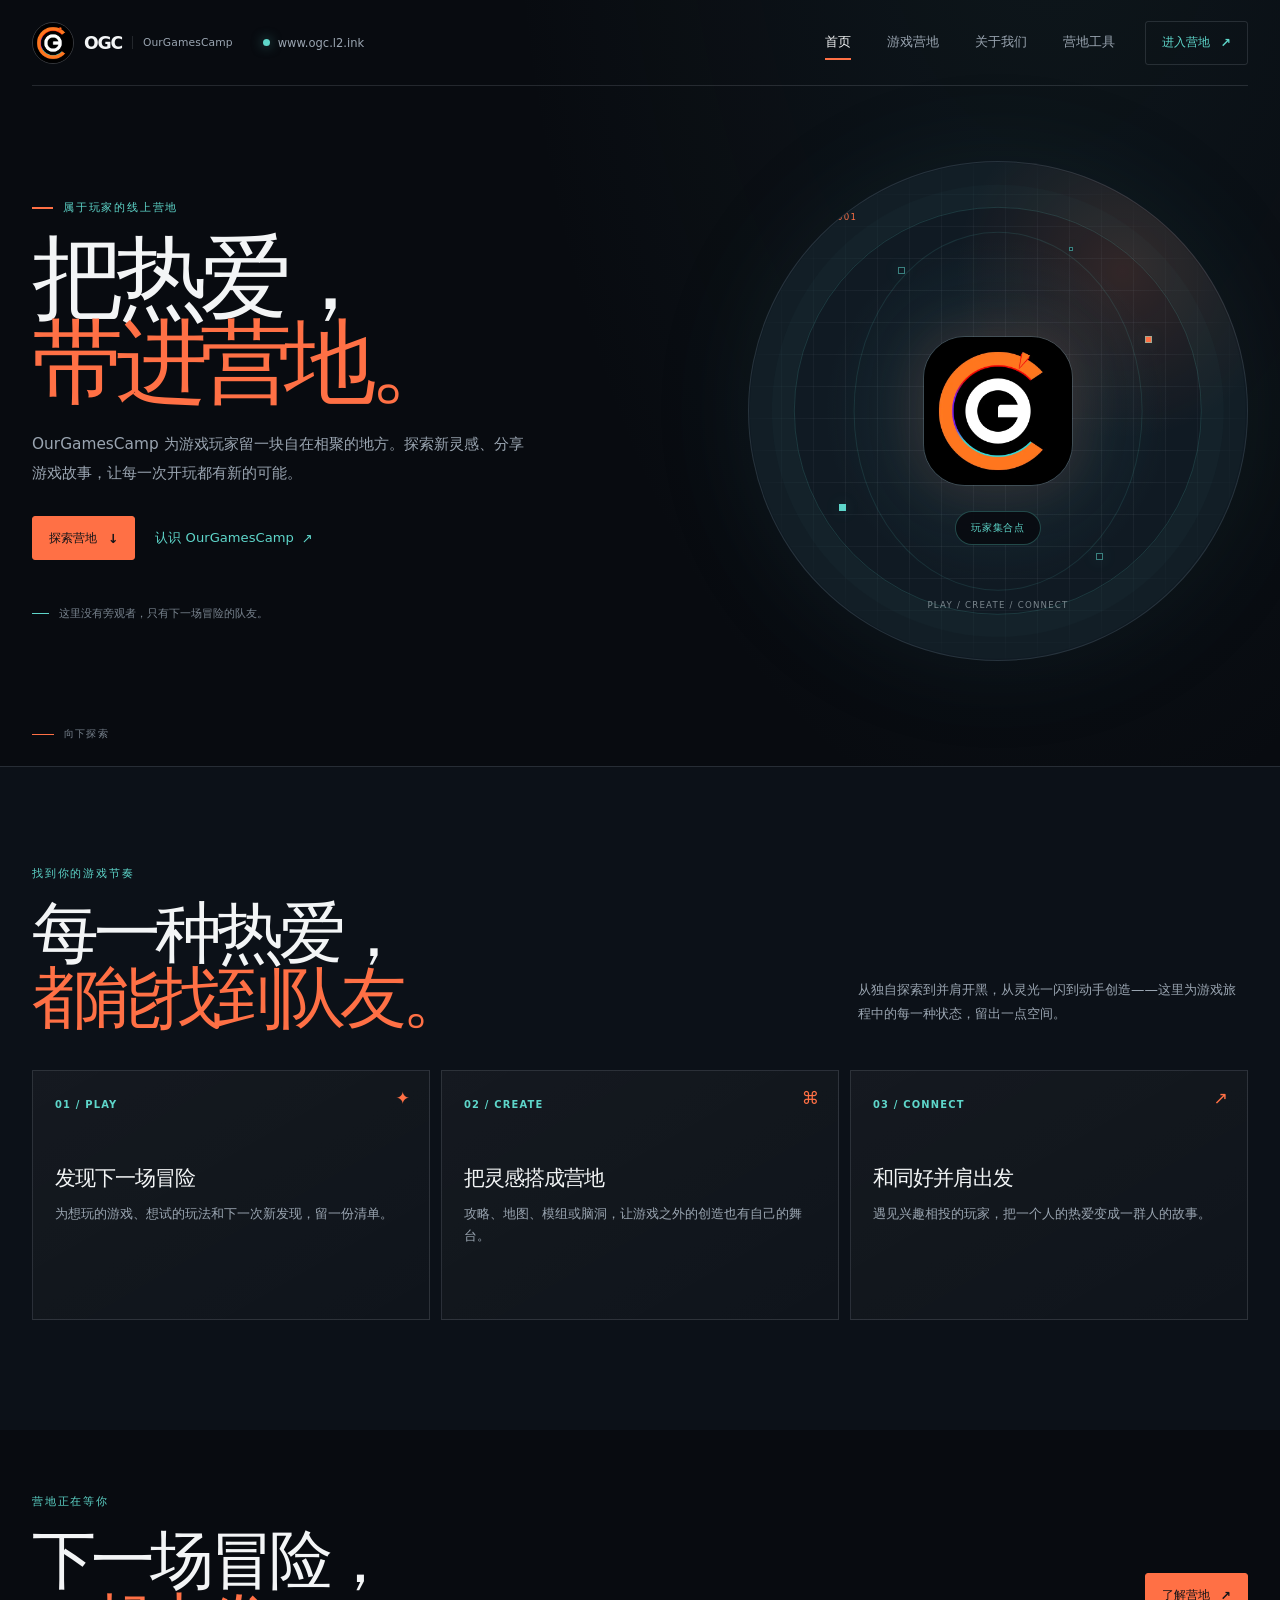
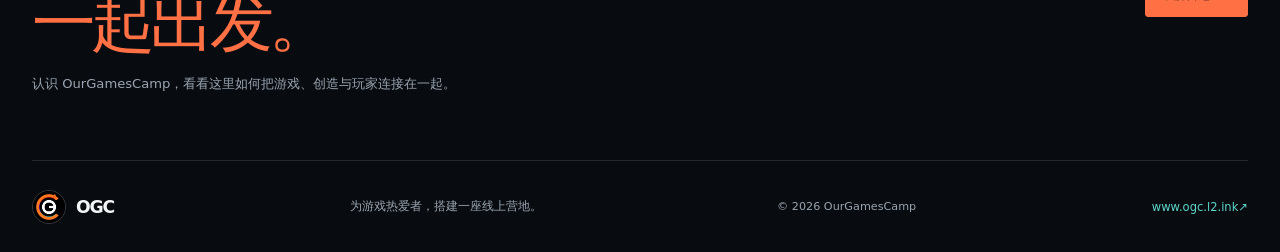
==== index.html @ ef1eefe5 "web updata" ====
<!doctype html>
<html lang="zh-Hans">
<head>
    <meta charset="UTF-8">
    <meta name="viewport" content="width=device-width, initial-scale=1">
    <meta name="theme-color" content="#080b10">
    <meta name="description" data-copy="meta.description" data-copy-attribute="content" content="">
    <link rel="canonical" href="https://www.ogc.l2.ink/">
    <title data-copy="meta.title"></title>
    <link rel="icon" href="Resources/img/OGC.webp" type="image/webp">
    <link rel="stylesheet" href="styles/General%20Style.css">
    <link rel="stylesheet" href="styles/pages%20styles/index/index.css">
    <script src="styles/General%20Style.js" defer></script>
    <script src="styles/pages%20styles/index/index.js" defer></script>
</head>
<body class="loading-page" data-site-copy="Resources/txt/site.json" data-page-copy="Resources/txt/index web/index.json" data-prefetch-copy="Resources/txt/ogc web/ogc.json" data-copy-state="loading">
    <div class="copy-loading" aria-hidden="true"><span class="copy-loading__spinner"></span></div>
    <div class="copy-error" data-copy-error role="alert" hidden>页面文案暂时无法载入，请检查网络连接后刷新页面。</div>
    <noscript><div class="copy-error">本网站需要启用 JavaScript 才能载入并显示页面文案。</div></noscript>
    <div class="site-shell">
        <main class="loader" aria-labelledby="loading-title">
            <div class="loader__identity">
                <a class="loader__brand" href="view/ogc.html" data-copy="common.brand.logoAlt" data-copy-attribute="aria-label">
                    <img src="Resources/img/OGC.webp" alt="" width="88" height="88">
                </a>
                <span class="loader__brand-name" data-copy="common.brand.full"></span>
            </div>
            <p class="loader__domain" data-copy="common.domain"></p>
            <p class="loader__eyebrow" data-copy="loading.eyebrow"></p>
            <h1 id="loading-title"><span class="loader__title-main" data-copy="loading.titleFirst"></span><br><span data-copy="loading.titleAccent"></span></h1>
            <p class="loader__message" id="loading-status" data-copy="loading.status" role="status" aria-live="polite"></p>
            <div class="loader__track" role="progressbar" data-copy="common.brand.full" data-copy-attribute="aria-label" aria-valuemin="0" aria-valuemax="100" aria-valuenow="0">
                <span class="loader__progress"></span>
            </div>
            <p class="loader__hint" data-copy="loading.hint"></p>
            <a class="loader__fallback" href="view/ogc.html"><span data-copy="loading.continue"></span><span aria-hidden="true">↗</span></a>
        </main>
    </div>
</body>
</html>
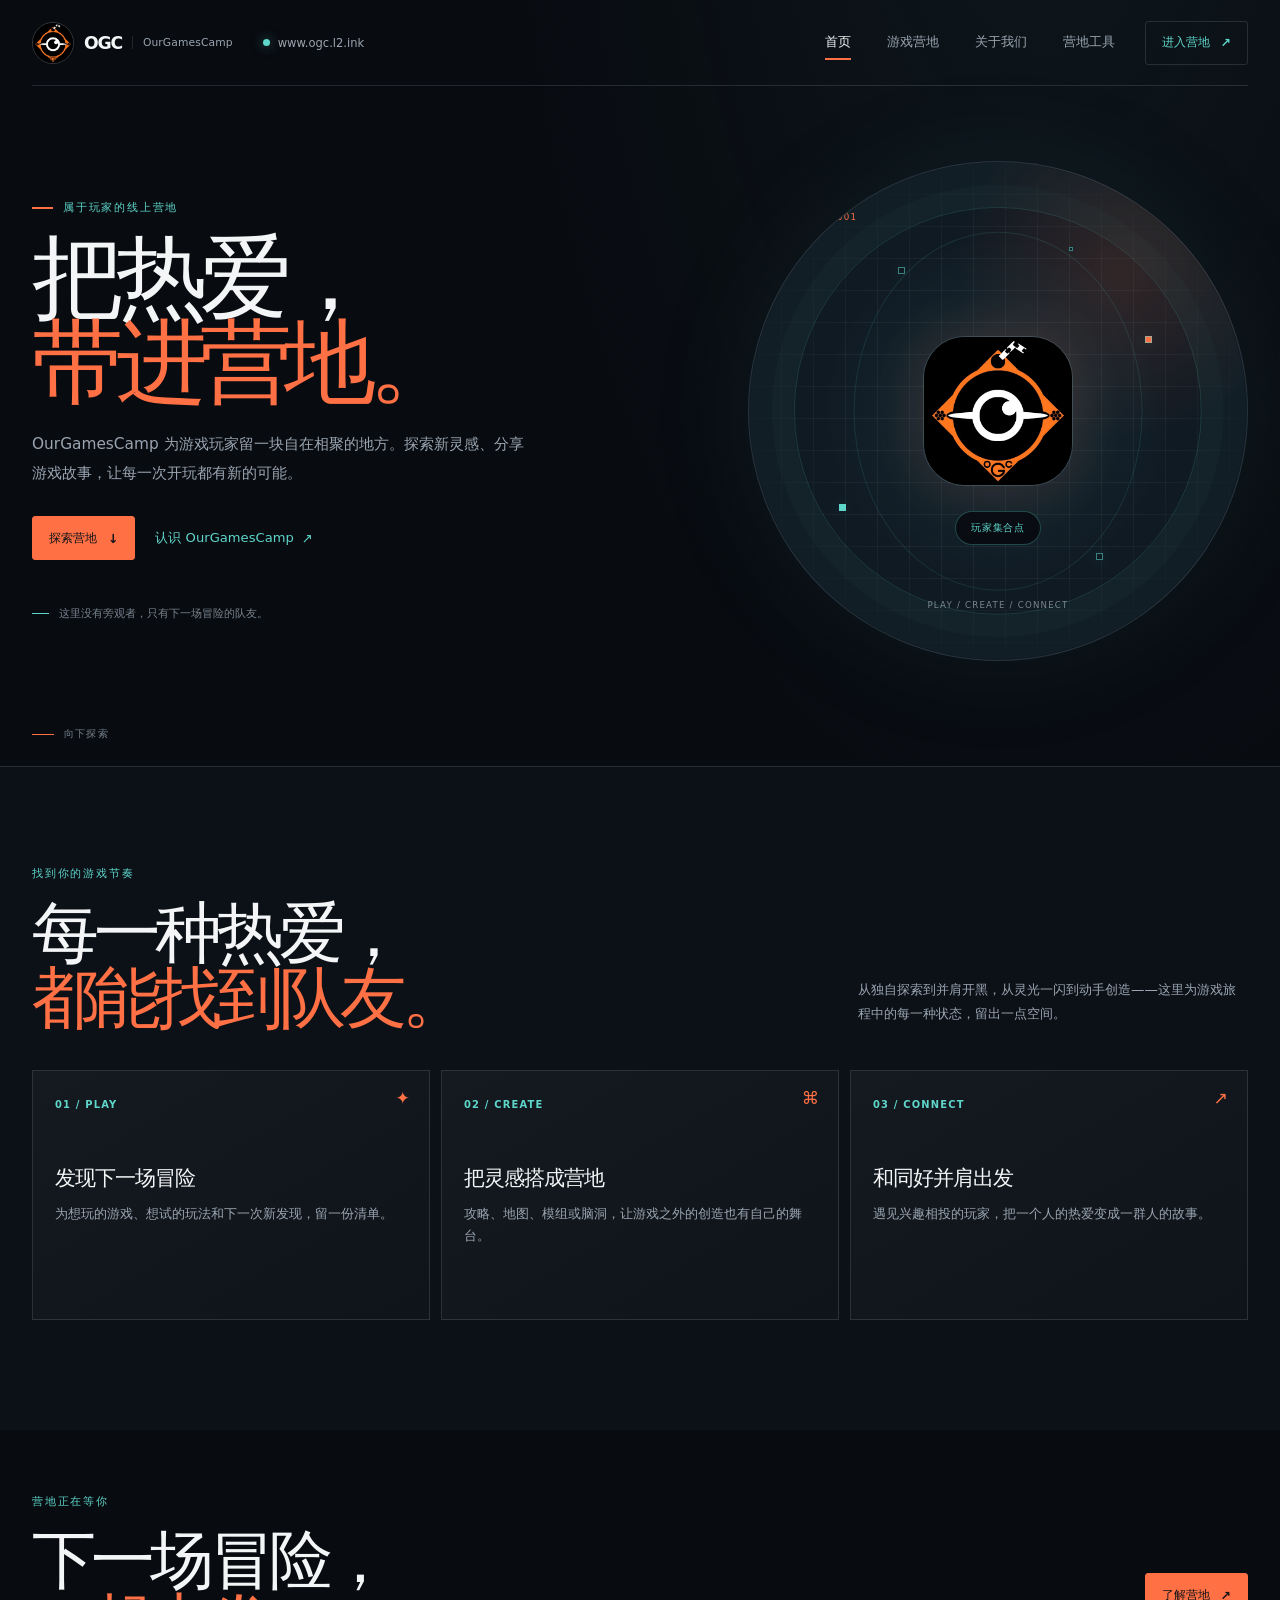
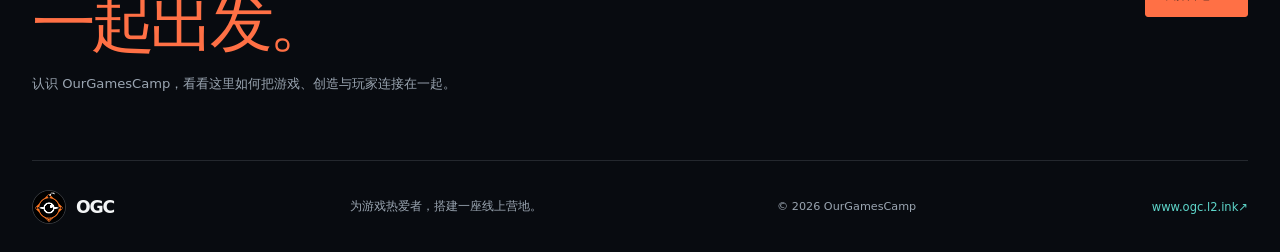
==== commit c293e147: "webp updata" ====
--- a/index.html
+++ b/index.html
@@ -7,7 +7,7 @@
     <meta name="description" data-copy="meta.description" data-copy-attribute="content" content="">
     <link rel="canonical" href="https://www.ogc.l2.ink/">
     <title data-copy="meta.title"></title>
-    <link rel="icon" href="Resources/img/OGC.webp" type="image/webp">
+    <link rel="icon" href="Resources/img/ogcweb.webp" type="image/webp">
     <link rel="stylesheet" href="styles/General%20Style.css">
     <link rel="stylesheet" href="styles/pages%20styles/index/index.css">
     <script src="styles/General%20Style.js" defer></script>
@@ -21,7 +21,7 @@
         <main class="loader" aria-labelledby="loading-title">
             <div class="loader__identity">
                 <a class="loader__brand" href="view/ogc.html" data-copy="common.brand.logoAlt" data-copy-attribute="aria-label">
-                    <img src="Resources/img/OGC.webp" alt="" width="88" height="88">
+                    <img src="Resources/img/ogcweb.webp" alt="" width="140" height="140">
                 </a>
                 <span class="loader__brand-name" data-copy="common.brand.full"></span>
             </div>
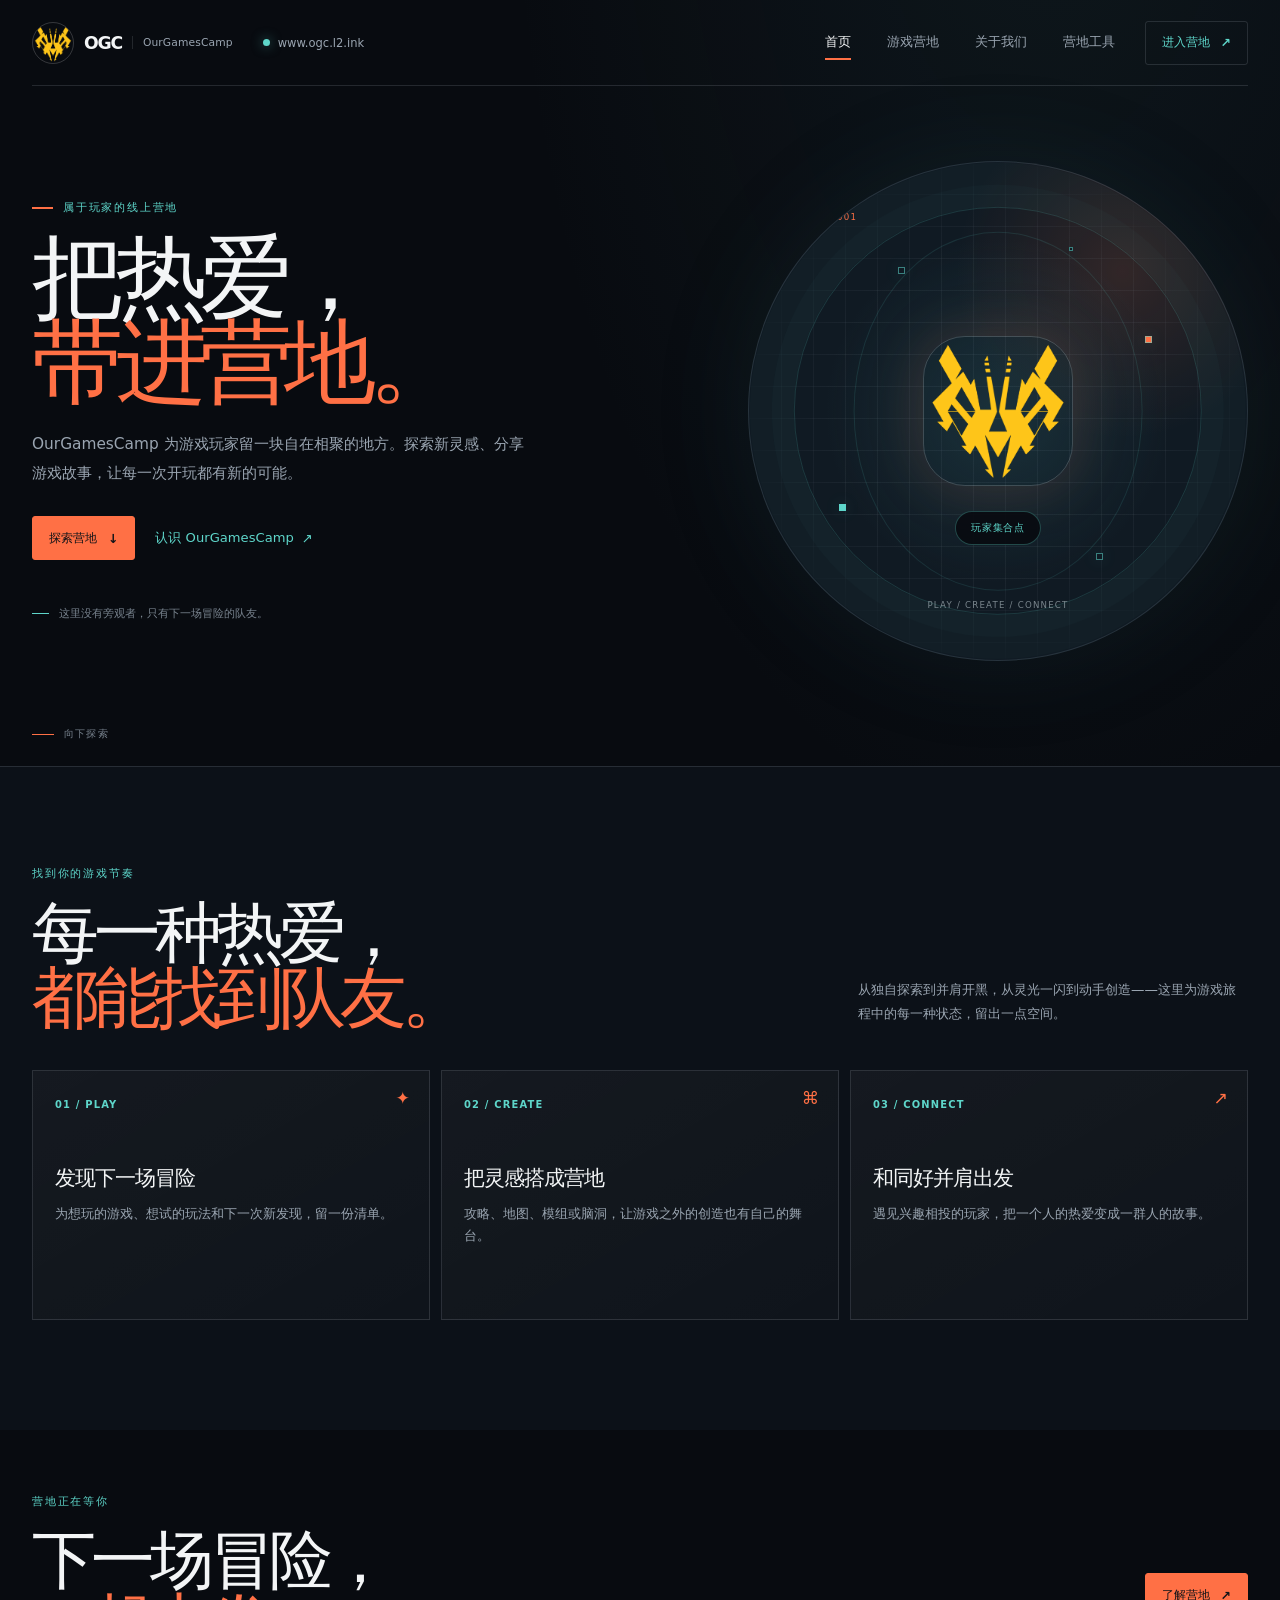
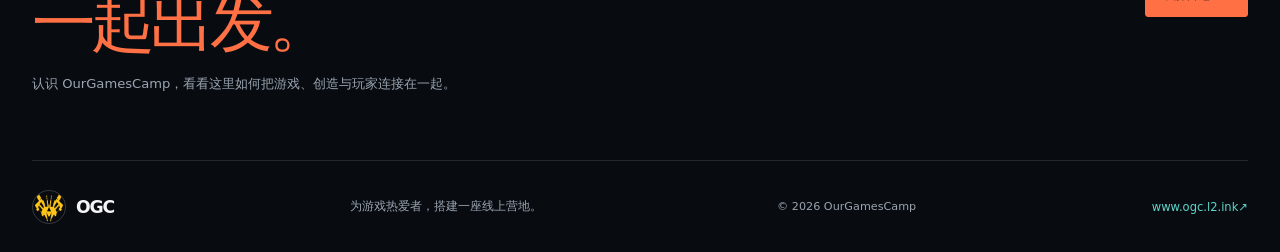
==== commit 4cde1766: "logo change" ====
--- a/index.html
+++ b/index.html
@@ -7,7 +7,7 @@
     <meta name="description" data-copy="meta.description" data-copy-attribute="content" content="">
     <link rel="canonical" href="https://www.ogc.l2.ink/">
     <title data-copy="meta.title"></title>
-    <link rel="icon" href="Resources/img/ogcweb.webp" type="image/webp">
+    <link rel="icon" href="Resources/img/ogclogo.png">
     <link rel="stylesheet" href="styles/General%20Style.css">
     <link rel="stylesheet" href="styles/pages%20styles/index/index.css">
     <script src="styles/General%20Style.js" defer></script>
@@ -21,7 +21,7 @@
         <main class="loader" aria-labelledby="loading-title">
             <div class="loader__identity">
                 <a class="loader__brand" href="view/ogc.html" data-copy="common.brand.logoAlt" data-copy-attribute="aria-label">
-                    <img src="Resources/img/ogcweb.webp" alt="" width="140" height="140">
+                    <img src="Resources/img/ogclogo.png" alt="" width="140" height="140">
                 </a>
                 <span class="loader__brand-name" data-copy="common.brand.full"></span>
             </div>
